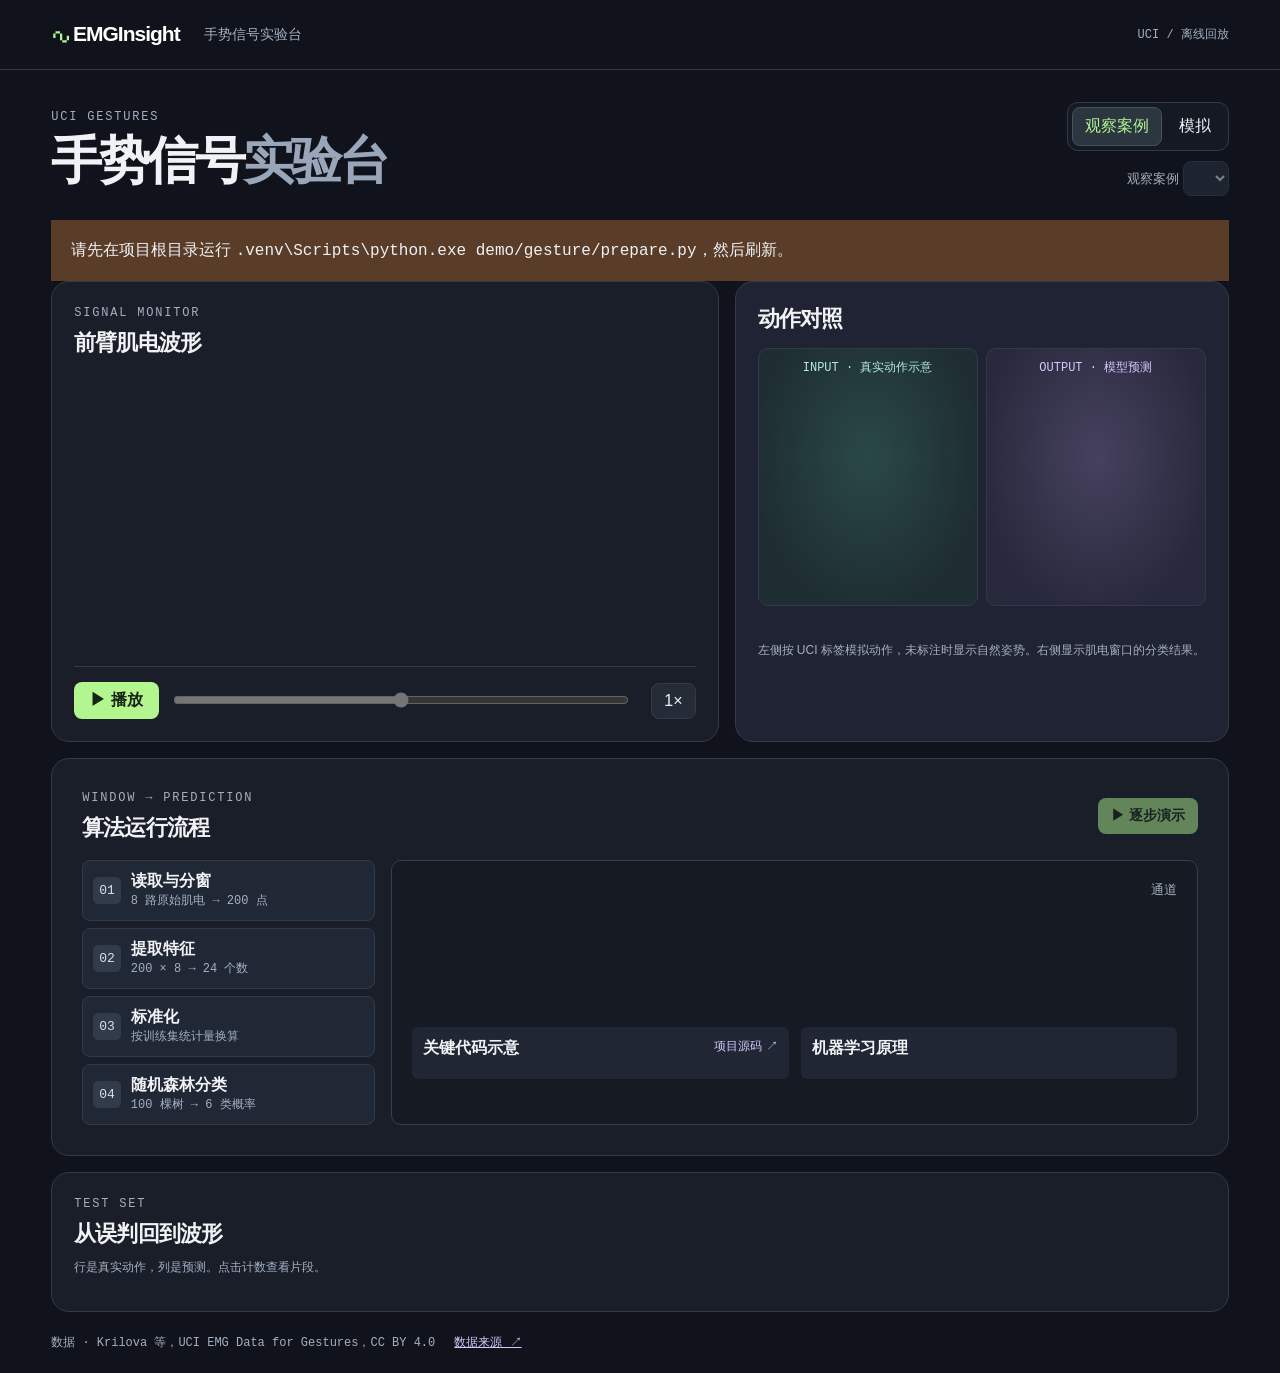
==== demo/gesture/index.html @ 4b905a89 "添加 UCI 手势交互演示与网页开发日志" ====
<!doctype html>
<html lang="zh-CN"><meta charset="utf-8"><meta name="viewport" content="width=device-width,initial-scale=1">
<title>EMGInsight · 手势信号实验台</title><link rel="stylesheet" href="style.css">
<header><div class="brand"><b>∿</b> EMGInsight</div><span>手势信号实验台</span><small id="sourceMode">UCI / 离线回放</small></header>
<main><div class="intro"><div><p class="eyebrow">UCI GESTURES</p><h1>手势信号<span>实验台</span></h1></div><div class="modeControls"><div class="modes" role="group" aria-label="演示模式"><button id="replayMode" aria-pressed="true">观察案例</button><button id="simMode" aria-pressed="false">模拟</button></div><label id="casePicker">观察案例 <select id="case"></select></label></div></div>
<div id="missing" hidden>请先在项目根目录运行 <code>.venv\Scripts\python.exe demo/gesture/prepare.py</code>，然后刷新。</div>
<div id="simMissing" hidden>请运行 <code>.venv\Scripts\python.exe demo/gesture/prepare.py</code> 导出模拟所需的模型，然后刷新。</div>
<section class="deck"><article class="scope"><div class="heading"><div><p class="eyebrow">SIGNAL MONITOR</p><h2 id="waveTitle">前臂肌电波形</h2></div><span id="user"></span></div><canvas id="wave" aria-label="八通道肌电信号与当前窗口"></canvas>
<div class="transport"><button id="play">▶ 播放</button><label class="slider"><input id="time" type="range" min="0" step="1" aria-label="回放位置"></label><output id="clock"></output><button id="speed" title="切换播放速度">1×</button></div></article>
<article class="pose">
  <div class="heading"><h2>动作对照</h2></div>
  <div class="posePair">
    <div class="poseView inputView">
      <small id="inputTitle">INPUT · 真实动作示意</small>
      <canvas id="truthHand" role="img" aria-label="UCI 真实标签对应的手部姿势示意"></canvas>
      <h3 id="truth"></h3>
      <div id="gestureControls" class="gestureControls" role="group" aria-label="操控模拟手" hidden></div>
    </div>
    <div class="poseView outputView">
      <small>OUTPUT · 模型预测</small>
      <canvas id="hand" role="img" aria-label="模型预测对应的手部姿势示意"></canvas>
      <h3 id="name"></h3>
    </div>
  </div>
  <p class="comparison" id="comparison"></p>
  <small class="poseNote" id="poseNote">左侧按 UCI 标签模拟动作，未标注时显示自然姿势。右侧显示肌电窗口的分类结果。</small>
</article></section>
<section id="caseFlow" class="caseFlow" aria-labelledby="flowTitle">
  <div class="heading flowHeading">
    <div><p class="eyebrow">WINDOW → PREDICTION</p><h2 id="flowTitle">算法运行流程</h2></div>
    <div class="flowActions"><output id="flowStatus"></output><button id="walkWindow" type="button">▶ 逐步演示</button></div>
  </div>
  <div class="flowGrid">
    <div id="flowSteps" class="flowSteps" role="group" aria-label="查看处理阶段">
      <button type="button"><span class="flowIndex">01</span><span><strong>读取与分窗</strong><small>8 路原始肌电 → 200 点</small></span></button>
      <button type="button"><span class="flowIndex">02</span><span><strong>提取特征</strong><small>200 × 8 → 24 个数</small></span></button>
      <button type="button"><span class="flowIndex">03</span><span><strong>标准化</strong><small>按训练集统计量换算</small></span></button>
      <button type="button"><span class="flowIndex">04</span><span><strong>随机森林分类</strong><small>100 棵树 → 6 类概率</small></span></button>
    </div>
    <div class="flowInspector">
      <div class="heading flowInspectorHead"><h3 id="flowStageTitle"></h3><label id="flowChannelControl">通道 <span id="caseChannel"></span></label></div>
      <div id="flowEvidence" class="flowEvidence"></div>
      <div class="flowExplainers">
        <div class="flowCode"><div class="flowCaption"><strong>关键代码示意</strong><a id="flowSource" target="_blank" rel="noopener">项目源码 ↗</a></div><pre><code id="flowCode"></code></pre></div>
        <div class="flowKnowledge"><strong>机器学习原理</strong><p id="flowKnowledge"></p></div>
      </div>
    </div>
  </div>
</section>
<section class="lower"><article id="compactTrace" hidden><div class="heading"><div><p class="eyebrow">EXECUTION TRACE</p><h2>算法运行流程</h2></div><label>通道 <span id="simChannel"></span></label></div>
<ol class="trace" id="trace" aria-label="算法关键环节">
  <li><span class="traceMarker" aria-hidden="true"></span><div><strong>读取与分窗</strong><code>8 路信号 → 200 点窗口，步长 100</code><small id="traceWindow"></small></div></li>
  <li><span class="traceMarker" aria-hidden="true"></span><div><strong>提取特征</strong><code>每通道算 RMS、MAV、WL → 24 个特征</code><small id="traceFeatures"></small></div></li>
  <li><span class="traceMarker" aria-hidden="true"></span><div><strong>标准化</strong><code>用训练集的均值和标准差转换特征</code><small id="traceScale"></small></div></li>
  <li><span class="traceMarker" aria-hidden="true"></span><div><strong>随机森林分类</strong><code>100 棵树的类别概率取平均 → 输出手势</code><small id="traceResult"></small></div></li>
</ol><small id="traceNote">高亮按回放节奏重现处理顺序，数值来自当前窗口。</small></article>
<article id="testResults"><p class="eyebrow">TEST SET</p><h2>从误判回到波形</h2><small>行是真实动作，列是预测。点击计数查看片段。</small><div id="matrix"></div></article></section>
<footer>数据 · Krilova 等，UCI EMG Data for Gestures，CC BY 4.0 <a href="https://doi.org/10.24432/C5ZP5C">数据来源 ↗</a></footer></main>
<script src="session.js"></script><script src="simulator-data.js"></script><script src="simulation.js"></script><script src="hand.js"></script><script src="walkthrough.js"></script><script src="app.js"></script></html>
---- demo/gesture/style.css ----
:root{color-scheme:dark;--bg:#10131b;--panel:#191e29;--line:#343b48;--muted:#a4b0c1;--mint:#b3f690;--lav:#d5c8fc;color:#f1f2f5;font:16px "Segoe UI","Microsoft YaHei",sans-serif}*{box-sizing:border-box}body{margin:0;background:var(--bg)}header,main{max-width:1440px;margin:auto;padding:0 clamp(18px,4vw,65px)}header{display:flex;gap:24px;align-items:center;height:70px;border-bottom:1px solid var(--line);color:var(--muted);font-size:14px}header small{margin-left:auto}.brand{font-size:21px;letter-spacing:-1px;font-weight:700;color:white}.brand b{color:var(--mint);font:36px Georgia;vertical-align:middle}.intro,.heading,.transport{display:flex;justify-content:space-between;align-items:center;gap:12px}.intro{padding:32px 0 24px}.eyebrow,small,output,#user,footer{color:var(--muted);font:12px/1.5 Consolas,"Microsoft YaHei",monospace}.eyebrow{letter-spacing:.15em;margin:0 0 6px}.intro h1{font-size:clamp(32px,4vw,60px);letter-spacing:-.06em;line-height:1.12;margin:0}.intro h1 span{color:#99a6b9}.intro label{color:var(--muted);font-size:13px}.deck,.lower{display:grid;grid-template-columns:1.65fr 1fr;gap:16px}.deck{grid-template-columns:minmax(0,1.35fr) minmax(320px,1fr)}.lower{margin-top:16px}.deck article,.lower article{min-width:0;border-radius:18px;background:var(--panel);padding:22px;border:1px solid var(--line)}h2{font-size:22px;margin:0 0 8px;letter-spacing:-.04em}button,select{font:inherit;color:inherit;border:1px solid var(--line);background:#252c38;border-radius:8px;padding:8px 12px;cursor:pointer;transition:background .18s,transform .18s}button:hover,select:hover{background:#36404c}button:active{transform:scale(.97)}:focus-visible{outline:2px solid var(--mint)}.scope canvas{display:block;width:100%;height:300px}.transport{border-top:1px solid var(--line);padding-top:15px}.slider{flex:1}.slider input{width:100%;accent-color:var(--mint)}#play{background:var(--mint);color:#172314;border:0;font-weight:700;min-width:85px}footer a{color:var(--lav)}#matrix{display:grid;grid-template-columns:repeat(7,1fr);gap:3px;margin-top:12px;text-align:center;align-items:center}#matrix button{padding:3px;font:12px Consolas;border-radius:4px}#matrix span{font-size:11px;color:var(--muted)}#matrix button:disabled{opacity:.35;cursor:default}footer{padding:22px 0}footer a{margin-left:12px}#missing{padding:20px;background:#593d28}@media(max-width:780px){.deck,.lower{grid-template-columns:1fr}.intro{align-items:flex-start;flex-direction:column}header{gap:10px}.scope canvas{height:250px}.deck article,.lower article{padding:16px}}@media(prefers-reduced-motion:reduce){*{transition:none!important}}
#wave{cursor:crosshair}
.deck .pose {
  display: flex;
  flex-direction: column;
  background: #202333;
}
.pose .heading h2 { margin: 0; }
.posePair {
  display: grid;
  grid-template-columns: repeat(2,minmax(0,1fr));
  gap: 8px;
  margin: 14px 0 0;
}
.poseView {
  min-width: 0;
  display: grid;
  grid-template-rows: auto 1fr auto;
  justify-items: center;
  text-align: center;
  padding: 10px 5px;
  border: 1px solid var(--line);
  border-radius: 10px;
}
.inputView { color: #b3ecda; background: radial-gradient(ellipse at 50% 42%,#2a4848,#1e2d32 75%); }
.outputView { color: var(--lav); background: radial-gradient(ellipse at 50% 42%,#46415e,#29293d 75%); }
.poseView small { color: inherit; }
.poseView canvas {
  display: block;
  width: 100%;
  height: clamp(142px,17vw,228px);
  opacity: 0;
  transition: opacity .15s ease;
}
.poseView h3 { margin: 0; font-size: clamp(16px,1.8vw,25px); line-height: 1.4; }
.comparison { margin: 10px 0 4px; min-height: 1.5em; font-size: 14px; }
.comparison[data-state="match"] { color: var(--mint); }
.comparison[data-state="error"] { color: #ffd29a; }
.poseNote { font-family: inherit; }
.trace { list-style: none; margin: 15px 0 10px; padding: 3px; border-radius: 10px; background: #131720; }
.trace li { display: grid; grid-template-columns: 10px minmax(0,1fr); gap: 10px; padding: 7px 10px; border: 1px solid transparent; border-radius: 7px; }
.traceMarker { width: 6px; height: 6px; margin: 8px auto 0; border-radius: 50%; background: #526070; }
.trace strong { font-size: 14px; }
.trace code { display: inline-block; margin-left: 8px; color: var(--muted); font: 12px/1.5 Consolas,"Microsoft YaHei",monospace; }
.trace small { display: block; min-height: 1.5em; font-variant-numeric: tabular-nums; }
.trace li[data-state="done"] .traceMarker { background: #789376; }
.trace li[data-state="active"] { background: #25382e; border-color: #537758; }
.trace li[data-state="active"] .traceMarker { background: var(--mint); box-shadow: 0 0 9px #b3f69072; }
.trace li[data-state="active"] strong, .trace li[data-state="active"] small { color: var(--mint); }
[hidden] { display: none !important; }
.modeControls { display: grid; justify-items: end; gap: 10px; }
.modes { display: flex; gap: 4px; padding: 4px; border: 1px solid var(--line); border-radius: 11px; background: #151923; }
.modes button { border-color: transparent; background: transparent; }
.modes button[aria-pressed="true"] { border-color: #46515e; background: #2c3641; color: var(--mint); }
#simMissing { margin-bottom: 15px; padding: 16px; border-radius: 8px; background: #593d28; }
.simulating .deck { grid-template-columns: minmax(170px,.72fr) minmax(0,1.9fr) minmax(170px,.72fr); }
.simulating .deck .pose, .simulating .posePair { display: contents; }
.simulating .deck .pose .heading, .simulating .transport { display: none; }
.simulating .scope { grid-area: 1 / 2; }
.simulating .inputView { grid-area: 1 / 1; }
.simulating .outputView { grid-area: 1 / 3; }
.simulating .poseView { align-content: start; grid-template-rows: auto auto auto auto; padding: 16px 9px; }
.simulating .poseNote { grid-area: 2 / 1 / auto / span 2; align-self: center; }
.simulating .comparison { grid-area: 2 / 3; margin: 0; }
.simulating #wave { cursor: default; }
.simulating .lower { grid-template-columns: minmax(0,1fr); }
.gestureControls { display: grid; grid-template-columns: repeat(2,minmax(0,1fr)); gap: 5px; margin-top: 12px; width: 100%; }
.gestureControls button { padding: 6px 3px; font-size: 13px; background: #253938; }
.gestureControls button:hover { background: #34504d; }
.gestureControls button[aria-pressed="true"] { background: #b3ecda; color: #132e29; border-color: #b3ecda; font-weight: 700; }
@media(max-width:780px){
  .modeControls { justify-items: start; }
  .simulating .deck { grid-template-columns: minmax(0,1fr) minmax(0,1fr); }
  .simulating .inputView { grid-area: 1 / 1; }
  .simulating .outputView { grid-area: 1 / 2; }
  .simulating .comparison { grid-area: 2 / 1 / auto / span 2; }
  .simulating .scope { grid-area: 3 / 1 / auto / span 2; }
  .simulating .poseNote { grid-area: 4 / 1 / auto / span 2; }
}
.caseFlow {
  --flow-progress: 1;
  margin-top: 16px;
  padding: clamp(16px,3vw,30px);
  background: #191e29;
  border: 1px solid var(--line);
  border-radius: 18px;
}
.caseFlow h2,.caseFlow h3 { margin: 0; }
.flowHeading { flex-wrap: wrap; }
.flowActions { display: flex; flex-wrap: wrap; gap: 10px; align-items: center; }
#walkWindow { background: var(--mint); color: #182418; border-color: transparent; font-size: 14px; font-weight: 700; }
#walkWindow:disabled { cursor: default; opacity: .48; }
.flowGrid { display: grid; grid-template-columns: minmax(195px,.8fr) minmax(0,2.2fr); gap: 16px; margin-top: 17px; }
.flowSteps { display: grid; align-content: start; gap: 7px; }
.flowSteps button { position: relative; isolation: isolate; overflow: hidden; display: grid; grid-template-columns: auto minmax(0,1fr); align-items: center; gap: 10px; text-align: left; background: #202735; padding: 10px; }
.flowSteps button::after { content:""; position: absolute; z-index: -1; inset: 0; background: #2b4237; transform-origin: left; transform: scaleX(0); }
.flowSteps button:hover { border-color: #677588; }
.flowSteps button[data-state="active"] { border-color: #80aa77; color: #e5ffd8; }
.flowSteps button[data-state="active"]::after { transform: scaleX(var(--flow-progress)); }
.flowSteps button[aria-pressed="true"] .flowIndex { background: #d5c8fc; color: #232036; }
.flowSteps button small { display:block; }
.flowIndex { padding: 6px; border-radius: 5px; color: #d7e1ed; background: #313b4a; font: 13px Consolas,monospace; }
.flowInspector { padding: clamp(12px,2vw,20px); border: 1px solid #35404f; border-radius: 10px; background: #151a23; min-width: 0; }
.flowInspectorHead { flex-wrap: wrap; }
.flowInspectorHead label { color: var(--muted); font-size: 13px; }
.flowEvidence { min-height: 100px; margin: 14px 0; }
.flowEmpty { color: var(--muted); }
.windowRail { display: grid; grid-template-columns: repeat(3,1fr); grid-template-rows: repeat(2,auto); gap: 5px 0; margin-bottom: 7px; }
.windowRail span { padding: 9px; text-align: center; border-radius: 6px; font-size: 13px; }
.currentSpan { grid-column: 1 / 3; background: #324e41; color: #dcffcb; }
.nextSpan { grid-column: 2 / 4; grid-row: 2; background: #36334e; color: var(--lav); }
.flowMetrics { display: grid; grid-template-columns: repeat(3,minmax(0,1fr)); gap: 6px; }
.flowMetrics > div { min-width: 0; padding: 8px; border-radius: 6px; background: #242e39; }
.flowMetrics strong { display:block; font: clamp(14px,2vw,23px) Consolas,monospace; color: var(--mint); overflow-wrap: anywhere; }
.probabilities { display: grid; grid-template-columns: repeat(2,minmax(0,1fr)); gap: 5px 16px; margin-bottom: 8px; }
.probability { display: grid; grid-template-columns: auto minmax(0,1fr) 44px; align-items: center; gap: 7px; font-size: 13px; }
.probability small { text-align: right; }
.probability[data-winner="true"] span, .probability[data-winner="true"] small { color: var(--mint); font-weight: 700; }
.probability meter { width: 100%; height: 10px; }
.probability meter::-webkit-meter-bar { background: #313b48; border: 0; }
.probability meter::-webkit-meter-optimum-value { background: #9690c4; }
.probability[data-winner="true"] meter::-webkit-meter-optimum-value { background: var(--mint); }
.flowExplainers { display: grid; grid-template-columns: repeat(2,minmax(0,1fr)); gap: 12px; }
.flowCode,.flowKnowledge { min-width:0; padding: 11px; background: #202633; border-radius: 6px; }
.flowCaption { display:flex; flex-wrap: wrap; justify-content:space-between; gap:5px; }
.flowCaption a { color: var(--lav); font-size:12px; }
.flowCode pre { margin: 9px 0 0; white-space: pre-wrap; overflow-wrap: anywhere; color: #d4cbf2; font-size: 12px; }
.flowKnowledge p { margin: 7px 0 0; font-size: 13px; line-height: 1.65; color: #bfc9d8; }
.lower { grid-template-columns: minmax(0,1fr); }
@media(max-width:780px) {
  .flowGrid,.flowExplainers { grid-template-columns: minmax(0,1fr); }
  .flowSteps { grid-template-columns: repeat(2,minmax(0,1fr)); }
  .probabilities { grid-template-columns: minmax(0,1fr); }
}
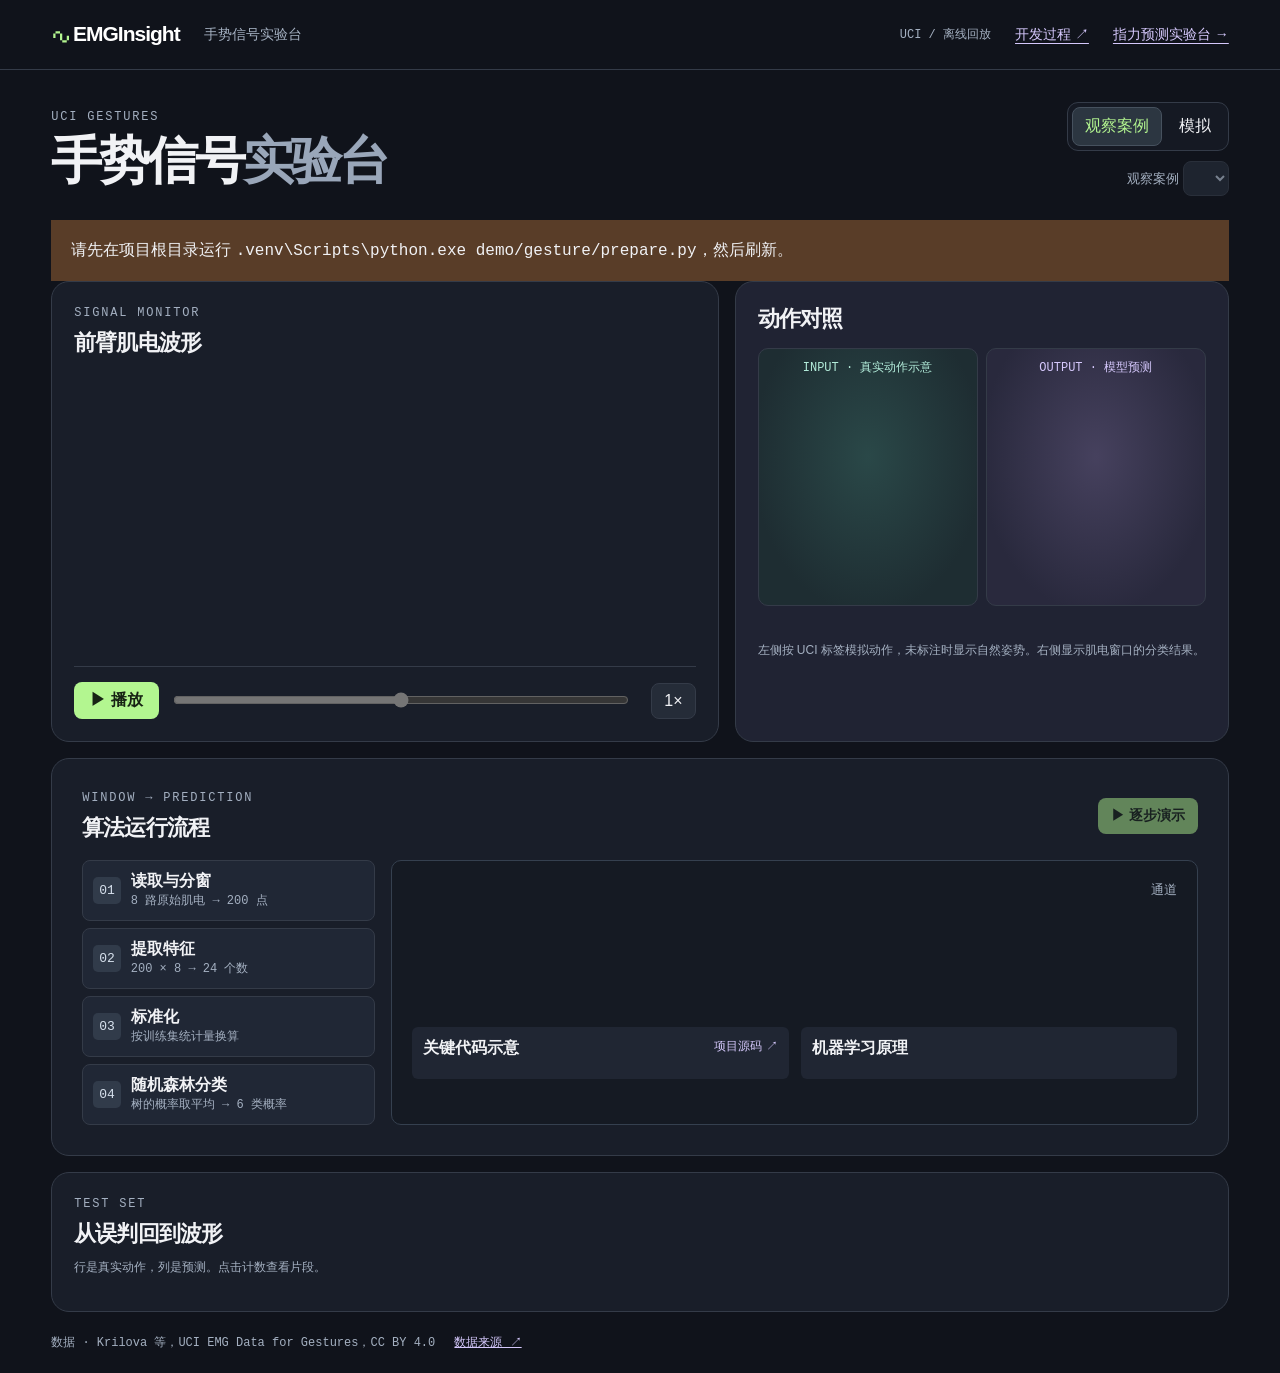
==== commit a53cf16c: "统一手势与指力网页快照和发布打包" ====
--- a/demo/gesture/index.html
+++ b/demo/gesture/index.html
@@ -1,7 +1,7 @@
 <!doctype html>
 <html lang="zh-CN"><meta charset="utf-8"><meta name="viewport" content="width=device-width,initial-scale=1">
 <title>EMGInsight · 手势信号实验台</title><link rel="stylesheet" href="style.css">
-<header><div class="brand"><b>∿</b> EMGInsight</div><span>手势信号实验台</span><small id="sourceMode">UCI / 离线回放</small></header>
+<header><div class="brand"><b>∿</b> EMGInsight</div><span>手势信号实验台</span><small id="sourceMode">UCI / 离线回放</small><a class="projectNav" href="development.html">开发过程 ↗</a><a class="projectNav" href="force.html">指力预测实验台 →</a></header>
 <main><div class="intro"><div><p class="eyebrow">UCI GESTURES</p><h1>手势信号<span>实验台</span></h1></div><div class="modeControls"><div class="modes" role="group" aria-label="演示模式"><button id="replayMode" aria-pressed="true">观察案例</button><button id="simMode" aria-pressed="false">模拟</button></div><label id="casePicker">观察案例 <select id="case"></select></label></div></div>
 <div id="missing" hidden>请先在项目根目录运行 <code>.venv\Scripts\python.exe demo/gesture/prepare.py</code>，然后刷新。</div>
 <div id="simMissing" hidden>请运行 <code>.venv\Scripts\python.exe demo/gesture/prepare.py</code> 导出模拟所需的模型，然后刷新。</div>
@@ -35,13 +35,13 @@
       <button type="button"><span class="flowIndex">01</span><span><strong>读取与分窗</strong><small>8 路原始肌电 → 200 点</small></span></button>
       <button type="button"><span class="flowIndex">02</span><span><strong>提取特征</strong><small>200 × 8 → 24 个数</small></span></button>
       <button type="button"><span class="flowIndex">03</span><span><strong>标准化</strong><small>按训练集统计量换算</small></span></button>
-      <button type="button"><span class="flowIndex">04</span><span><strong>随机森林分类</strong><small>100 棵树 → 6 类概率</small></span></button>
+      <button type="button"><span class="flowIndex">04</span><span><strong>随机森林分类</strong><small>树的概率取平均 → 6 类概率</small></span></button>
     </div>
     <div class="flowInspector">
       <div class="heading flowInspectorHead"><h3 id="flowStageTitle"></h3><label id="flowChannelControl">通道 <span id="caseChannel"></span></label></div>
       <div id="flowEvidence" class="flowEvidence"></div>
       <div class="flowExplainers">
-        <div class="flowCode"><div class="flowCaption"><strong>关键代码示意</strong><a id="flowSource" target="_blank" rel="noopener">项目源码 ↗</a></div><pre><code id="flowCode"></code></pre></div>
+        <div class="flowCode"><div class="flowCaption"><strong>关键代码示意</strong><a id="flowSource" data-source-base="../../src/emginsight/" target="_blank" rel="noopener">项目源码 ↗</a></div><pre><code id="flowCode"></code></pre></div>
         <div class="flowKnowledge"><strong>机器学习原理</strong><p id="flowKnowledge"></p></div>
       </div>
     </div>
@@ -52,7 +52,7 @@
   <li><span class="traceMarker" aria-hidden="true"></span><div><strong>读取与分窗</strong><code>8 路信号 → 200 点窗口，步长 100</code><small id="traceWindow"></small></div></li>
   <li><span class="traceMarker" aria-hidden="true"></span><div><strong>提取特征</strong><code>每通道算 RMS、MAV、WL → 24 个特征</code><small id="traceFeatures"></small></div></li>
   <li><span class="traceMarker" aria-hidden="true"></span><div><strong>标准化</strong><code>用训练集的均值和标准差转换特征</code><small id="traceScale"></small></div></li>
-  <li><span class="traceMarker" aria-hidden="true"></span><div><strong>随机森林分类</strong><code>100 棵树的类别概率取平均 → 输出手势</code><small id="traceResult"></small></div></li>
+  <li><span class="traceMarker" aria-hidden="true"></span><div><strong>随机森林分类</strong><code>各树的类别概率取平均 → 输出手势</code><small id="traceResult"></small></div></li>
 </ol><small id="traceNote">高亮按回放节奏重现处理顺序，数值来自当前窗口。</small></article>
 <article id="testResults"><p class="eyebrow">TEST SET</p><h2>从误判回到波形</h2><small>行是真实动作，列是预测。点击计数查看片段。</small><div id="matrix"></div></article></section>
 <footer>数据 · Krilova 等，UCI EMG Data for Gestures，CC BY 4.0 <a href="https://doi.org/10.24432/C5ZP5C">数据来源 ↗</a></footer></main>
--- a/demo/gesture/style.css
+++ b/demo/gesture/style.css
@@ -1,5 +1,6 @@
 :root{color-scheme:dark;--bg:#10131b;--panel:#191e29;--line:#343b48;--muted:#a4b0c1;--mint:#b3f690;--lav:#d5c8fc;color:#f1f2f5;font:16px "Segoe UI","Microsoft YaHei",sans-serif}*{box-sizing:border-box}body{margin:0;background:var(--bg)}header,main{max-width:1440px;margin:auto;padding:0 clamp(18px,4vw,65px)}header{display:flex;gap:24px;align-items:center;height:70px;border-bottom:1px solid var(--line);color:var(--muted);font-size:14px}header small{margin-left:auto}.brand{font-size:21px;letter-spacing:-1px;font-weight:700;color:white}.brand b{color:var(--mint);font:36px Georgia;vertical-align:middle}.intro,.heading,.transport{display:flex;justify-content:space-between;align-items:center;gap:12px}.intro{padding:32px 0 24px}.eyebrow,small,output,#user,footer{color:var(--muted);font:12px/1.5 Consolas,"Microsoft YaHei",monospace}.eyebrow{letter-spacing:.15em;margin:0 0 6px}.intro h1{font-size:clamp(32px,4vw,60px);letter-spacing:-.06em;line-height:1.12;margin:0}.intro h1 span{color:#99a6b9}.intro label{color:var(--muted);font-size:13px}.deck,.lower{display:grid;grid-template-columns:1.65fr 1fr;gap:16px}.deck{grid-template-columns:minmax(0,1.35fr) minmax(320px,1fr)}.lower{margin-top:16px}.deck article,.lower article{min-width:0;border-radius:18px;background:var(--panel);padding:22px;border:1px solid var(--line)}h2{font-size:22px;margin:0 0 8px;letter-spacing:-.04em}button,select{font:inherit;color:inherit;border:1px solid var(--line);background:#252c38;border-radius:8px;padding:8px 12px;cursor:pointer;transition:background .18s,transform .18s}button:hover,select:hover{background:#36404c}button:active{transform:scale(.97)}:focus-visible{outline:2px solid var(--mint)}.scope canvas{display:block;width:100%;height:300px}.transport{border-top:1px solid var(--line);padding-top:15px}.slider{flex:1}.slider input{width:100%;accent-color:var(--mint)}#play{background:var(--mint);color:#172314;border:0;font-weight:700;min-width:85px}footer a{color:var(--lav)}#matrix{display:grid;grid-template-columns:repeat(7,1fr);gap:3px;margin-top:12px;text-align:center;align-items:center}#matrix button{padding:3px;font:12px Consolas;border-radius:4px}#matrix span{font-size:11px;color:var(--muted)}#matrix button:disabled{opacity:.35;cursor:default}footer{padding:22px 0}footer a{margin-left:12px}#missing{padding:20px;background:#593d28}@media(max-width:780px){.deck,.lower{grid-template-columns:1fr}.intro{align-items:flex-start;flex-direction:column}header{gap:10px}.scope canvas{height:250px}.deck article,.lower article{padding:16px}}@media(prefers-reduced-motion:reduce){*{transition:none!important}}
 #wave{cursor:crosshair}
+.projectNav { color: var(--lav); text-underline-offset: 4px; }
 .deck .pose {
   display: flex;
   flex-direction: column;
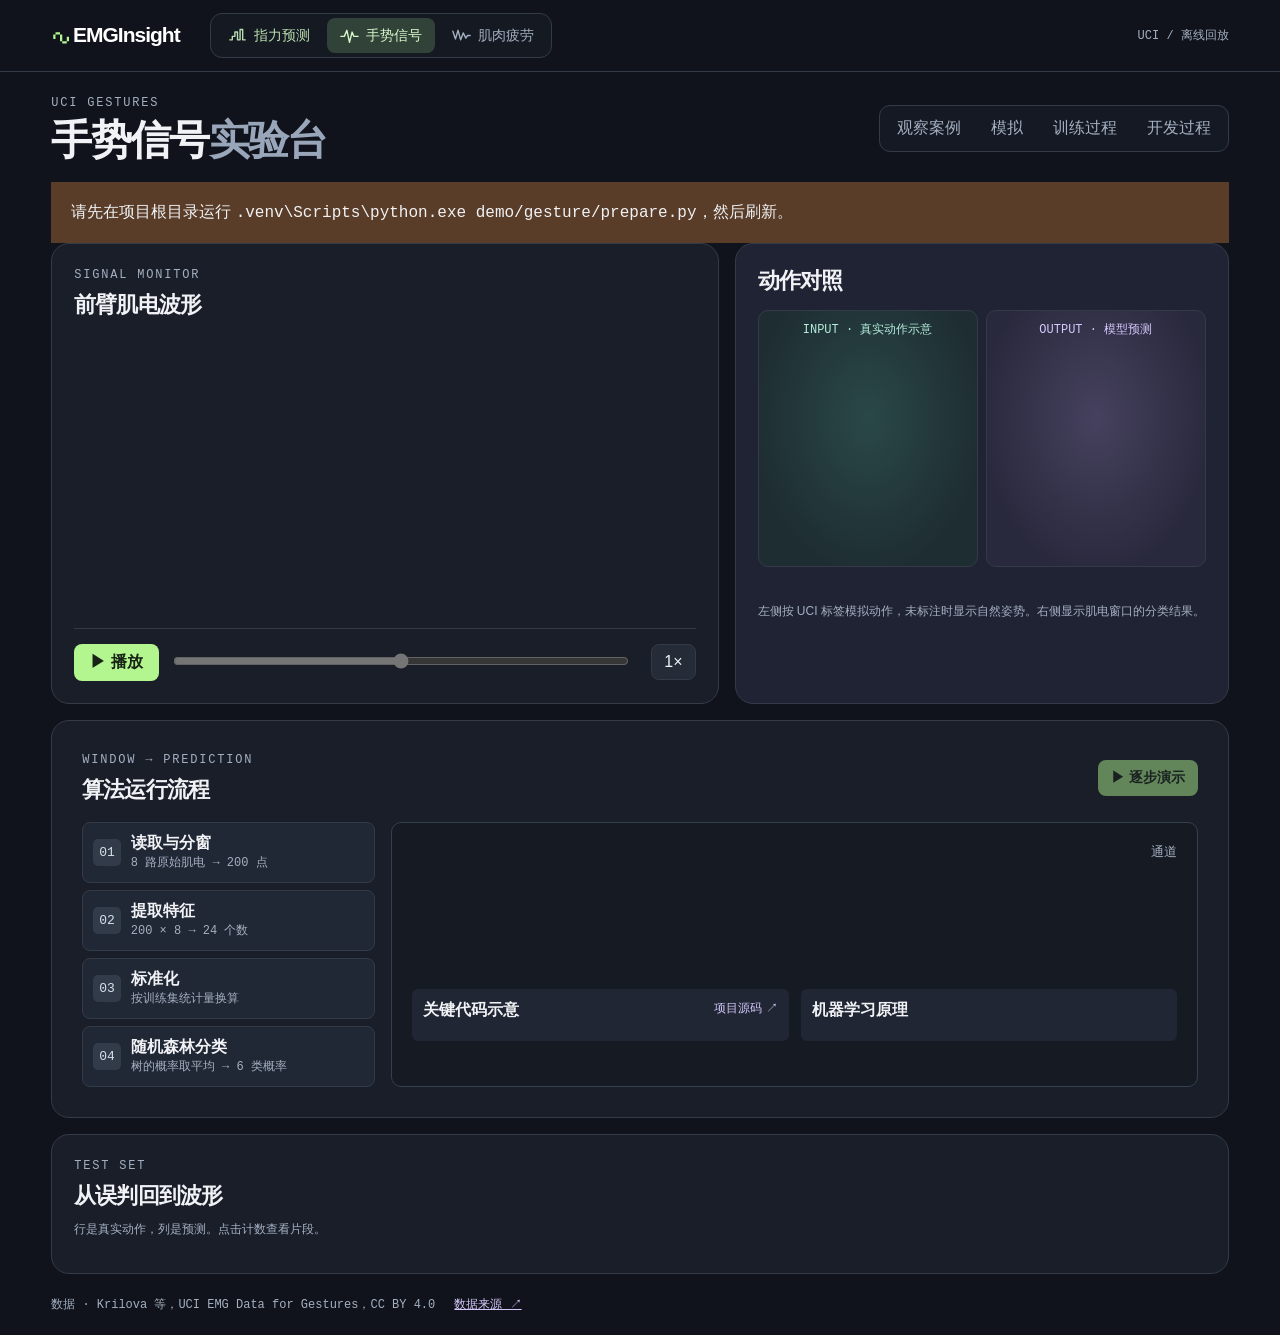
==== commit e922b4d4: "整理前快照：训练过程网页、学习曲线、力量变化与全量疲劳实验 在结构重构之前保存全部未提交成果，便于逐步回退。  Co-Authored-By: Claude Opus 5.5 <noreply@ant" ====
--- a/demo/gesture/index.html
+++ b/demo/gesture/index.html
@@ -1,9 +1,10 @@
 <!doctype html>
 <html lang="zh-CN"><meta charset="utf-8"><meta name="viewport" content="width=device-width,initial-scale=1">
 <title>EMGInsight · 手势信号实验台</title><link rel="stylesheet" href="style.css">
-<header><div class="brand"><b>∿</b> EMGInsight</div><span>手势信号实验台</span><small id="sourceMode">UCI / 离线回放</small><a class="projectNav" href="development.html">开发过程 ↗</a><a class="projectNav" href="force.html">指力预测实验台 →</a></header>
-<main><div class="intro"><div><p class="eyebrow">UCI GESTURES</p><h1>手势信号<span>实验台</span></h1></div><div class="modeControls"><div class="modes" role="group" aria-label="演示模式"><button id="replayMode" aria-pressed="true">观察案例</button><button id="simMode" aria-pressed="false">模拟</button></div><label id="casePicker">观察案例 <select id="case"></select></label></div></div>
-<div id="missing" hidden>请先在项目根目录运行 <code>.venv\Scripts\python.exe demo/gesture/prepare.py</code>，然后刷新。</div>
+<link rel="stylesheet" href="development.css"><link rel="stylesheet" href="lab.css"><link rel="stylesheet" href="training.css">
+<header class="labHeader" data-lab="gesture"></header><script src="lab.js"></script>
+<main><div class="intro"><div><p class="eyebrow">UCI GESTURES</p><h1>手势信号<span>实验台</span></h1></div><div class="modeControls"><nav class="modes labViews" aria-label="实验视图"><a id="replayMode" href="#replay">观察案例</a><a id="simMode" href="#simulation">模拟</a><a id="gestureTrain" href="#training">训练过程</a><a id="gestureDev" href="#development">开发过程</a></nav><label id="casePicker">观察案例 <select id="case"></select></label></div></div>
+<div id="gestureReplay"><div id="missing" hidden>请先在项目根目录运行 <code>.venv\Scripts\python.exe demo/gesture/prepare.py</code>，然后刷新。</div>
 <div id="simMissing" hidden>请运行 <code>.venv\Scripts\python.exe demo/gesture/prepare.py</code> 导出模拟所需的模型，然后刷新。</div>
 <section class="deck"><article class="scope"><div class="heading"><div><p class="eyebrow">SIGNAL MONITOR</p><h2 id="waveTitle">前臂肌电波形</h2></div><span id="user"></span></div><canvas id="wave" aria-label="八通道肌电信号与当前窗口"></canvas>
 <div class="transport"><button id="play">▶ 播放</button><label class="slider"><input id="time" type="range" min="0" step="1" aria-label="回放位置"></label><output id="clock"></output><button id="speed" title="切换播放速度">1×</button></div></article>
@@ -55,5 +56,75 @@
   <li><span class="traceMarker" aria-hidden="true"></span><div><strong>随机森林分类</strong><code>各树的类别概率取平均 → 输出手势</code><small id="traceResult"></small></div></li>
 </ol><small id="traceNote">高亮按回放节奏重现处理顺序，数值来自当前窗口。</small></article>
 <article id="testResults"><p class="eyebrow">TEST SET</p><h2>从误判回到波形</h2><small>行是真实动作，列是预测。点击计数查看片段。</small><div id="matrix"></div></article></section>
-<footer>数据 · Krilova 等，UCI EMG Data for Gestures，CC BY 4.0 <a href="https://doi.org/10.24432/C5ZP5C">数据来源 ↗</a></footer></main>
-<script src="session.js"></script><script src="simulator-data.js"></script><script src="simulation.js"></script><script src="hand.js"></script><script src="walkthrough.js"></script><script src="app.js"></script></html>
+</div><div id="trainingView" hidden></div><div id="gestureDevelopment" hidden>  <p id="devMissing" hidden>请先运行 <code>.venv\Scripts\python.exe demo/gesture/prepare.py</code> 生成实验数据。</p>
+  <section id="devPlayer" hidden aria-label="开发过程逐步演示">
+    <nav class="devSteps" id="devSteps" aria-label="开发阶段"></nav>
+    <div class="devScene">
+      <div class="devCopy">
+        <p class="eyebrow" id="devStageLabel"></p>
+        <h2 id="devTitle"></h2>
+        <p id="devDescription"></p>
+        <div id="devFacts" class="devFacts"></div>
+      </div>
+      <div class="devVisual">
+        <div class="devFrameBar"><small id="devInteraction"></small><button id="devReplay" type="button">↻ 重播图形</button></div>
+        <canvas id="devCanvas" role="img"></canvas>
+        <p id="devCaption"></p>
+        <div id="devGroups" class="devToolRow" role="group" aria-label="选择数据集" hidden>
+          <button type="button" data-group="train">训练集</button><button type="button" data-group="validation">验证集</button><button type="button" data-group="test">测试集</button>
+        </div>
+        <div id="devExtraction" class="devExtraction" hidden>
+          <div class="devToolRow devMetricButtons" role="group" aria-label="播放特征计算">
+            <button type="button" data-view="metric" data-value="rms">RMS</button>
+            <button type="button" data-view="metric" data-value="mav">MAV</button>
+            <button type="button" data-view="metric" data-value="wl">WL</button>
+          </div>
+          <label>观察通道 <select id="devChannel" aria-label="观察通道"></select></label>
+          <label><input id="devIncludeWL" type="checkbox"> 加入 WL</label>
+          <output id="devFeatureCount" aria-live="polite"></output>
+          <label class="devRange">查看前 <output id="devSampleCount"></output> 点 <input id="devSample" aria-label="波形采样点位置" type="range" min="1" max="200" value="200"></label>
+        </div>
+        <div id="devMatrix" class="devToolRow" role="group" aria-label="训练矩阵动画" hidden>
+          <button type="button" data-view="matrix" data-value="raw">组装 X_train</button>
+          <button type="button" data-view="matrix" data-value="scaled">应用标准化</button>
+        </div>
+        <div id="devLogic" hidden>
+          <div class="devToolRow" role="group" aria-label="逻辑回归计算步骤">
+            <button type="button" data-view="logistic" data-value="scores">① 线性打分</button>
+            <button type="button" data-view="logistic" data-value="softmax">② Softmax 概率</button>
+            <button type="button" data-view="logistic" data-value="curve">③ 改变特征</button>
+          </div>
+          <label id="devSweep" hidden>移动特征值 <input id="devFeature" aria-label="改变标准化特征值" type="range" min="0" max="80" value="40"></label>
+        </div>
+        <label id="devNeighbors" class="devRange" hidden>邻居数 k = <output id="devKnnCount"></output> <input id="devKnn" aria-label="参与投票的邻居数量" type="range" min="1" max="15" value="15"></label>
+        <div id="devBranches" class="devToolRow" role="group" aria-label="决策树路径阶段" hidden>
+          <button type="button" data-depth="0">起点</button><button type="button" data-depth="1">第 1 次判断</button><button type="button" data-depth="2">第 2 次判断</button><button type="button" data-depth="3">汇总结果</button>
+        </div>
+        <label id="devComparison" class="devToolRow" hidden>验证配置 <select id="devCompare">
+          <option value="all">各模型最佳配置</option><option>RMS+MAV</option><option>RMS+MAV+WL</option>
+        </select></label>
+        <div id="devArtifacts" hidden>
+          <div class="devToolRow" role="group" aria-label="选择实验产物">
+            <button type="button" data-view="artifact" data-value="relation">特征与类别</button>
+            <button type="button" data-view="artifact" data-value="scale">标准化参数</button>
+            <button type="button" data-view="artifact" data-value="weights">模型参数</button>
+            <button type="button" data-view="artifact" data-value="tree">决策树结构</button>
+          </div>
+          <div class="devToolRow">
+            <label id="devMetricControl">特征 <select id="devArtifactMetric"><option value="0">RMS</option><option value="1">MAV</option><option value="2">WL</option></select></label>
+            <label id="devClassControl" hidden>逻辑回归类别 <select id="devArtifactClass"></select></label>
+          </div>
+        </div>
+        <div id="devLive" class="devLive" aria-live="polite"></div>
+      </div>
+    </div>
+    <div class="devControls">
+      <button type="button" id="devPrev">← 上一步</button>
+      <span id="devPosition" aria-live="polite"></span>
+      <button type="button" id="devNext">下一步 →</button>
+      <a id="devFinish" href="#replay" hidden>体验随机森林 →</a>
+    </div>
+    <details id="devCandidates" hidden><summary>查看 12 组验证候选与测试结果</summary><div id="devTable"></div></details>
+  </section>
+</div><footer>数据 · Krilova 等，UCI EMG Data for Gestures，CC BY 4.0 <a href="https://doi.org/10.24432/C5ZP5C">数据来源 ↗</a></footer></main>
+<script src="session.js"></script><script src="simulator-data.js"></script><script src="simulation.js"></script><script src="hand.js"></script><script src="walkthrough.js"></script><script src="app.js"></script><script src="development-data.js"></script><script src="development_diagrams.js"></script><script src="development.js"></script><script src="training-data.js"></script><script src="training.js"></script></html>
--- a/demo/gesture/development.css
+++ b/demo/gesture/development.css
@@ -0,0 +1,49 @@
+.devIntro { padding-bottom: 21px; }
+.devSteps { display: grid; grid-template-columns: repeat(8,minmax(0,1fr)); gap: 6px; }
+.devSteps button { display: flex; gap: 8px; align-items: center; text-align: left; min-width: 0; padding: 8px; font-size: 13px; }
+.devSteps button span:first-child { color: var(--muted); font: 12px Consolas,monospace; }
+.devSteps button[aria-current="step"] { color: var(--mint); border-color: #7eac75; background: #263b31; }
+.devScene { display: grid; grid-template-columns: minmax(220px,.9fr) minmax(0,2.1fr); gap: 22px; margin-top: 12px; padding: clamp(14px,3vw,34px); border: 1px solid var(--line); border-radius: 17px; background: #191e29; }
+.devCopy h2 { font-size: clamp(25px,3vw,40px); line-height: 1.17; margin: 10px 0; }
+#devDescription { font-size: 15px; line-height: 1.75; color: #cbd3e0; }
+.devFacts { display: grid; gap: 10px; margin-top: 18px; }
+.devFact { display: grid; gap: 3px; padding: 9px 11px; background: #222c38; border-radius: 6px; min-width: 0; }
+.devFact strong { color: var(--mint); font-size: 17px; }
+.devVisual { min-width: 0; align-self: start; padding: 12px; border-radius: 10px; background: #111620; border: 1px solid #333d4d; }
+#devCanvas { display: block; width: 100%; aspect-ratio: 760/335; }
+#devCaption { margin: 8px 4px; color: var(--muted); font-size: 13px; line-height: 1.6; }
+#devSweep { display: flex; gap: 8px; align-items: center; margin: 10px 4px 1px; color: var(--lav); font-size: 13px; }
+#devFeature { flex: 1; min-width: 0; accent-color: var(--mint); }
+.devExtraction { display: flex; flex-wrap: wrap; gap: 10px 16px; align-items: center; margin: 8px 4px; color: var(--lav); font-size: 13px; }
+.devExtraction select { padding: 3px 6px; }
+.devExtraction input { accent-color: var(--mint); }
+.devExtraction output { color: var(--mint); }
+.devControls { display: flex; flex-wrap: wrap; justify-content: space-between; align-items: center; gap: 8px; margin: 14px 0; }
+.devControls button:disabled { opacity: .4; cursor: default; }
+#devNext,#devFinish { background: var(--mint); color: #172914; font-weight: 700; }
+#devFinish { border-radius: 8px; padding: 9px 12px; text-decoration: none; }
+#devCandidates { border: 1px solid var(--line); padding: 12px; border-radius: 8px; }
+#devCandidates summary { cursor: pointer; }
+#devTable { overflow-x: auto; }
+#devTable table { border-collapse: collapse; margin-top: 10px; width: 100%; font-size: 13px; }
+#devTable th,#devTable td { text-align: left; padding: 6px; border-bottom: 1px solid var(--line); white-space: nowrap; }
+#devTable .bestConfig { color: var(--mint); }
+@media(max-width:800px) {
+  .devScene { grid-template-columns: minmax(0,1fr); gap: 10px; }
+  .devFacts { grid-template-columns: repeat(auto-fit,minmax(120px,1fr)); margin-top: 9px; }
+  .devSteps button { flex-direction: column; align-items: flex-start; gap: 3px; }
+  .development .devIntro { padding-top: 20px; }
+}
+@media(max-width:600px) { .devSteps { grid-template-columns: repeat(4,minmax(0,1fr)); } }
+.devFrameBar { display:flex; align-items:center; justify-content:space-between; gap:8px; padding:2px 2px 9px; border-bottom:1px solid #293749; }
+.devFrameBar small { color:var(--lav); }
+#devReplay { padding:5px 9px; font-size:12px; }
+#devCanvas.scrubbable { cursor:ew-resize; touch-action:pan-y; }
+.devToolRow,.devRange { display:flex; flex-wrap:wrap; align-items:center; gap:6px; margin:7px 4px; font-size:13px; color:#cdd7e5; }
+.devRange input { min-width:90px; flex:1; accent-color:var(--mint); }
+.devToolRow button { padding:6px 8px; font-size:13px; }
+.devToolRow button[aria-pressed="true"] { background:#2c4639; color:#dcffc9; border-color:#64866b; }
+.devToolRow select { padding:4px 6px; }
+.devExtraction .devRange { flex-basis:100%; margin-inline:0; }
+.devMetricButtons { flex-basis:100%; margin-inline:0; }
+.devLive { min-height:2em; margin:9px 4px 0; padding:6px 9px; border-radius:5px; background:#1e2936; color:var(--mint); font-size:13px; line-height:1.5; }
--- a/demo/gesture/lab.css
+++ b/demo/gesture/lab.css
@@ -0,0 +1,47 @@
+@media(prefers-reduced-motion:no-preference){main{animation:labReveal .22s ease-out}}
+.labHeader {gap:clamp(12px,2.4vw,34px);min-height:72px;height:auto;padding-block:12px;flex-wrap:wrap}
+.labHeader .brand {white-space:nowrap}
+.labNav,.labViews {display:flex;align-items:center;gap:4px}
+.labNav {padding:4px;border:1px solid var(--line);background:#141922;border-radius:12px}
+.labNav a,.labViews a {display:inline-flex;align-items:center;gap:7px;text-decoration:none;border-radius:8px;padding:8px 13px;color:var(--muted);transition:background .18s,color .18s}
+.labNav svg {width:19px;height:19px;fill:none;stroke:currentColor;stroke-width:1.6;stroke-linecap:round;stroke-linejoin:round}
+.labNav a:first-child {color:#bbdfb0}
+.labNav a[aria-current],.labViews a[aria-current] {background:#314238;color:#d7f8ca}
+.labNav a:hover,.labViews a:hover {background:#293440;color:#fff}
+.modelRail {display:grid;grid-template-columns:repeat(3,minmax(0,1fr));gap:10px;margin-bottom:20px}
+.modelRail a {position:relative;padding:14px 18px;display:grid;gap:3px;align-content:center;text-decoration:none;color:inherit;background:#181d26;border:1px solid var(--line);border-radius:12px;transition:background .2s,border-color .2s}
+.modelRail a[aria-current] {background:#202f2a;border-color:#74967d}
+.modelRail a[aria-current]::after {content:"";position:absolute;right:14px;top:16px;width:7px;height:7px;border-radius:50%;background:var(--mint)}
+.modelRail small {font-size:10px;letter-spacing:.12em}.modelRail strong{font-size:17px}.modelRail span{font-size:12px;color:var(--muted)}
+.modelRail a:hover {border-color:#89958f}
+.caseGrid {display:grid;grid-template-columns:minmax(0,1.65fr) minmax(260px,1fr);gap:14px}
+.modelCard {min-width:0;background:var(--panel);border:1px solid var(--line);border-radius:16px;padding:clamp(16px,2.2vw,32px)}
+.caseTools,.sceneControls,.demoNav {display:flex;flex-wrap:wrap;align-items:center;gap:8px}
+.caseTools {justify-content:space-between;margin-bottom:18px}.caseTools label{font-size:13px;color:var(--muted)}
+.casePlot {display:block;width:100%;margin:18px 0 8px;background:#141922;border-radius:8px}
+.casePlot text {fill:var(--muted);font:11px Consolas,monospace}
+.demoValue {font:600 clamp(28px,4vw,55px)/1.15 "Segoe UI","Microsoft YaHei",sans-serif;margin:12px 0 20px;color:var(--mint)}
+.demoDetail {color:var(--muted);font-size:14px;line-height:1.65}
+.barRow {display:grid;grid-template-columns:minmax(64px,1fr) minmax(60px,2fr) auto;align-items:center;gap:10px;margin:11px 0;font-size:13px}
+.barRow i {display:block;background:#2a3241;border-radius:4px;height:6px;overflow:hidden}
+.barRow b {display:block;width:var(--width);height:100%;background:#a3dcb1;transition:width .2s}
+.sceneControls {border-top:1px solid var(--line);margin-top:17px;padding-top:13px;justify-content:space-between}
+.demoNav {margin-bottom:14px}.demoNav button[aria-current]{background:var(--mint);color:#142119}
+.exampleScrub {display:grid;gap:8px;margin-top:14px;color:var(--muted);font-size:13px}.exampleScrub input{width:100%;accent-color:var(--mint)}
+.demoScene {display:grid;grid-template-columns:minmax(0,1fr) minmax(0,1.2fr);gap:22px}
+.demoScene pre {font-size:13px;overflow-wrap:anywhere}.demoScene h3 {font-size:24px;margin:8px 0}
+.labReveal {animation:labReveal .24s ease-out}@keyframes labReveal {from{opacity:.25;transform:translateY(5px)}to{opacity:1;transform:none}}
+.casePlot line,.casePlot path,.casePlot polyline {vector-effect:non-scaling-stroke}
+@media(max-width:760px){.caseGrid,.demoScene{grid-template-columns:1fr}.labHeader small{display:none}.labHeader{gap:7px}.labNav a{font-size:13px;padding:7px}.modelRail{gap:5px}.modelRail a{padding:10px}.modelRail strong{font-size:14px}.modelRail small{font-size:8px;letter-spacing:0}.modelRail span{font-size:11px}.modelRail a[aria-current]::after{display:none}}
+@media(prefers-reduced-motion:reduce){.labReveal,::view-transition-group(*){animation:none!important}}
+.bandLegend{display:flex;flex-wrap:wrap;gap:6px 16px;font-size:12px;color:var(--muted)}
+.bandLegend i{display:inline-block;width:12px;height:12px;border-radius:3px;margin-right:6px;vertical-align:-1px}
+.casePlot rect{shape-rendering:crispEdges}
+/* 指力台图例沿用新配色：实测为中性灰虚线，模型为薄荷绿 */
+.legend span:before{border-color:#8b96a8!important;border-top-style:solid!important}
+.legend span:nth-child(2):before{border-color:#b3f690!important;border-top-style:solid!important}
+.legend span:nth-child(3):before{border-color:#a7afbc!important;border-top-style:dashed!important}
+/* 收紧标题区：把首屏留给实验内容 */
+.intro{padding:22px 0 18px}
+.intro h1{font-size:clamp(28px,3.2vw,44px);letter-spacing:-.04em}
+.devChart{margin:4px 0 14px}
--- a/demo/gesture/training.css
+++ b/demo/gesture/training.css
@@ -0,0 +1,78 @@
+/* 训练过程视图：沿用实验台的深色面板、薄荷绿强调色和圆角体系。 */
+.trainView{border:1px solid var(--line);border-radius:18px;background:var(--panel);padding:clamp(16px,2.2vw,30px);display:grid;gap:20px}
+.tvSteps{list-style:none;margin:0;padding:0;display:grid;grid-template-columns:repeat(auto-fit,minmax(118px,1fr));gap:6px;counter-reset:s}
+.tvSteps button{width:100%;display:flex;align-items:center;gap:9px;text-align:left;background:#141922;border-color:transparent;padding:10px 12px;color:var(--muted);position:relative}
+.tvSteps button span{font:12px Consolas,monospace;color:#6f7b8c}
+.tvSteps button[data-done="true"]{color:#c9d4c4}.tvSteps button[data-done="true"] span{color:#7fa173}
+.tvSteps button[aria-current]{background:#243329;border-color:#5c7d5f;color:var(--mint)}
+.tvSteps button[aria-current] span{color:var(--mint)}
+.tvStage{display:grid;grid-template-columns:minmax(240px,.82fr) minmax(0,2fr);gap:clamp(16px,2.6vw,36px);align-items:start}
+.tvCount{margin:0 0 8px;color:var(--muted);font:12px/1.5 Consolas,"Microsoft YaHei",monospace;letter-spacing:.04em}
+.tvTitle{font-size:clamp(22px,2.2vw,30px);line-height:1.25;margin:0 0 14px}
+.tvLead{margin:0 0 14px;line-height:1.75;font-size:15px;color:#dfe4ea}.tvLead b{color:var(--mint);font-weight:600}
+.tvWhy{margin:0;padding:12px 14px;border-left:2px solid #4c5a6b;background:#151a23;border-radius:0 8px 8px 0;color:var(--muted);font-size:13.5px;line-height:1.7}
+.tvFigureWrap,.tvEmbed{position:relative;min-width:0;background:#141922;border-radius:12px;padding:12px 14px 6px}
+.tvEmbed{margin-top:14px}
+.tvBar{display:flex;justify-content:space-between;align-items:center;gap:10px;flex-wrap:wrap;margin-bottom:4px}
+.tvActions{display:flex;gap:6px}.tvActions button{padding:5px 10px;font-size:13px}
+.tvLegend{display:flex;flex-wrap:wrap;gap:6px 14px;font-size:12px;color:var(--muted)}
+.tvKey{display:inline-flex;align-items:center;gap:6px}
+.tvKey i{display:inline-block;width:9px;height:9px;border-radius:50%;background:var(--c)}
+.tvKey i.line{width:16px;height:0;border-radius:0;border-top:2px solid var(--c);background:none}
+.tvKey i.dash{width:16px;height:0;border-radius:0;border-top:2px dashed var(--c);background:none}
+.tvKey i.ring{background:none;border:2px solid var(--c);width:7px;height:7px}
+.tvFigure svg{display:block;width:100%;height:auto;overflow:visible}
+.tvFigure .tvTable{max-height:340px}
+.tvAxis{margin:2px 0 4px;color:#7f8b9c;font-size:12px;min-height:1em}
+.tvTip{position:absolute;left:0;top:0;z-index:3;max-width:min(360px,80%);pointer-events:none;background:#0c0f15;border:1px solid #3d4757;border-radius:8px;padding:7px 10px;font-size:12.5px;line-height:1.5;color:#eef1f4;box-shadow:0 6px 18px #0008}
+.tvNav{display:flex;align-items:center;gap:14px;border-top:1px solid var(--line);padding-top:16px}
+.tvProgress{flex:1;height:3px;border-radius:3px;background:#2a3240;overflow:hidden}
+.tvProgress i{display:block;height:100%;background:var(--mint);transition:width .35s ease}
+.tvNext:not(:disabled){background:var(--mint);color:#172314;border-color:transparent;font-weight:600}
+.tvMissing{padding:18px;border-radius:10px;background:#3d3326}
+
+/* SVG 文本与标记 */
+.tvGrid{stroke:#2b3240;stroke-width:1}
+.tvTick{fill:#8793a4;font:11px Consolas,"Microsoft YaHei",monospace}
+.tvGroup{fill:#b5bfcc;font-weight:600}
+.tvLabel,.tvHead{fill:#c5ccd6;font:600 13px "Segoe UI","Microsoft YaHei",sans-serif}
+.tvHead{font-size:15px}
+.tvId{fill:#0f141b;font:600 10px Consolas,monospace;pointer-events:none}
+.tvRowLabel{fill:#c5ccd6;font:13px "Segoe UI","Microsoft YaHei",sans-serif}
+.tvStrong{fill:#eef6e9;font-weight:600}
+.tvValue{fill:#eef1f4;font:600 13px Consolas,monospace}
+.tvDirect{font:600 12px "Segoe UI","Microsoft YaHei",sans-serif}
+.tvCallout{fill:var(--mint);font:600 13px "Segoe UI","Microsoft YaHei",sans-serif}
+[data-tip]{cursor:pointer}
+.tvFigure circle[data-tip]:hover{stroke:#fff}
+
+/* 动画：.play 加在 svg 上后进入终态；减少动态效果时直接显示终态。 */
+.tvFade{opacity:0;transition:opacity .45s ease var(--d,0ms)}
+.play .tvFade{opacity:1}
+.tvMove{transform:translate(var(--x0),var(--y0));transition:transform .75s cubic-bezier(.2,.75,.25,1) var(--d,0ms)}
+.play .tvMove{transform:translate(var(--x1),var(--y1))}
+.tvGrow{transform:scaleX(0);transform-box:fill-box;transform-origin:left;transition:transform .8s cubic-bezier(.2,.75,.25,1) var(--d,0ms)}
+.play .tvGrow{transform:none}
+.tvDraw{stroke-dashoffset:1;transition:stroke-dashoffset 1.5s ease-in-out var(--d,0ms)}
+.tvDraw.tvSolid{stroke-dasharray:1}
+.tvDraw:not(.tvSolid){stroke-dasharray:.012 .01}
+.play .tvDraw.tvSolid{stroke-dashoffset:0}
+.tvDraw:not(.tvSolid){opacity:0;transition:opacity .6s ease 1.2s}
+.play .tvDraw:not(.tvSolid){opacity:1}
+.tvScanRect{transform:scaleX(0);transform-box:fill-box;transform-origin:left;transition:transform var(--t) linear}
+.play .tvScanRect{transform:none}
+.tvScanLine{stroke:#e9f7e1;stroke-width:1;opacity:.55;transform:translateX(var(--x0));transition:transform var(--t) linear,opacity .3s ease var(--t)}
+.play .tvScanLine{transform:translateX(var(--x1));opacity:0}
+.tvWin{opacity:0;transition:opacity .35s ease var(--d,0ms)}
+.play .tvWin{opacity:1}
+.play .tvWin circle{animation:tvPulse 1.6s ease-out calc(var(--d,0ms) + 200ms) 2}
+@keyframes tvPulse{0%{stroke-width:2}40%{stroke-width:5;stroke-opacity:.5}100%{stroke-width:2}}
+.tvPool{transition:opacity .4s ease 1.6s}.play .tvPool{opacity:.35}
+
+@media(max-width:900px){.tvStage{grid-template-columns:1fr}}
+@media(max-width:560px){.tvSteps{grid-template-columns:repeat(3,1fr)}.tvSteps button{padding:8px;font-size:13px;flex-direction:column;align-items:flex-start;gap:2px}.tvNav button{padding:8px 10px}}
+@media(prefers-reduced-motion:reduce){.tvFade,.tvMove,.tvGrow,.tvDraw,.tvScanRect,.tvScanLine,.tvWin,.tvPool,.tvProgress i{transition:none!important;animation:none!important}}
+.tvStill .tvFade,.tvStill .tvMove,.tvStill .tvGrow,.tvStill .tvDraw,.tvStill .tvScanRect,.tvStill .tvScanLine,.tvStill .tvWin,.tvStill .tvPool{transition:none!important;animation:none!important}
+.tvCallout,.tvDirect,.tvGroup{paint-order:stroke;stroke:#141922;stroke-width:5px;stroke-linejoin:round}
+/* 窄屏时图表保持可读的最小宽度，只在图表内部横向滚动 */
+@media(max-width:700px){.tvFigure{overflow-x:auto;-webkit-overflow-scrolling:touch}.tvFigure svg{min-width:620px}.tvFigure .tvTable{min-width:0}}
